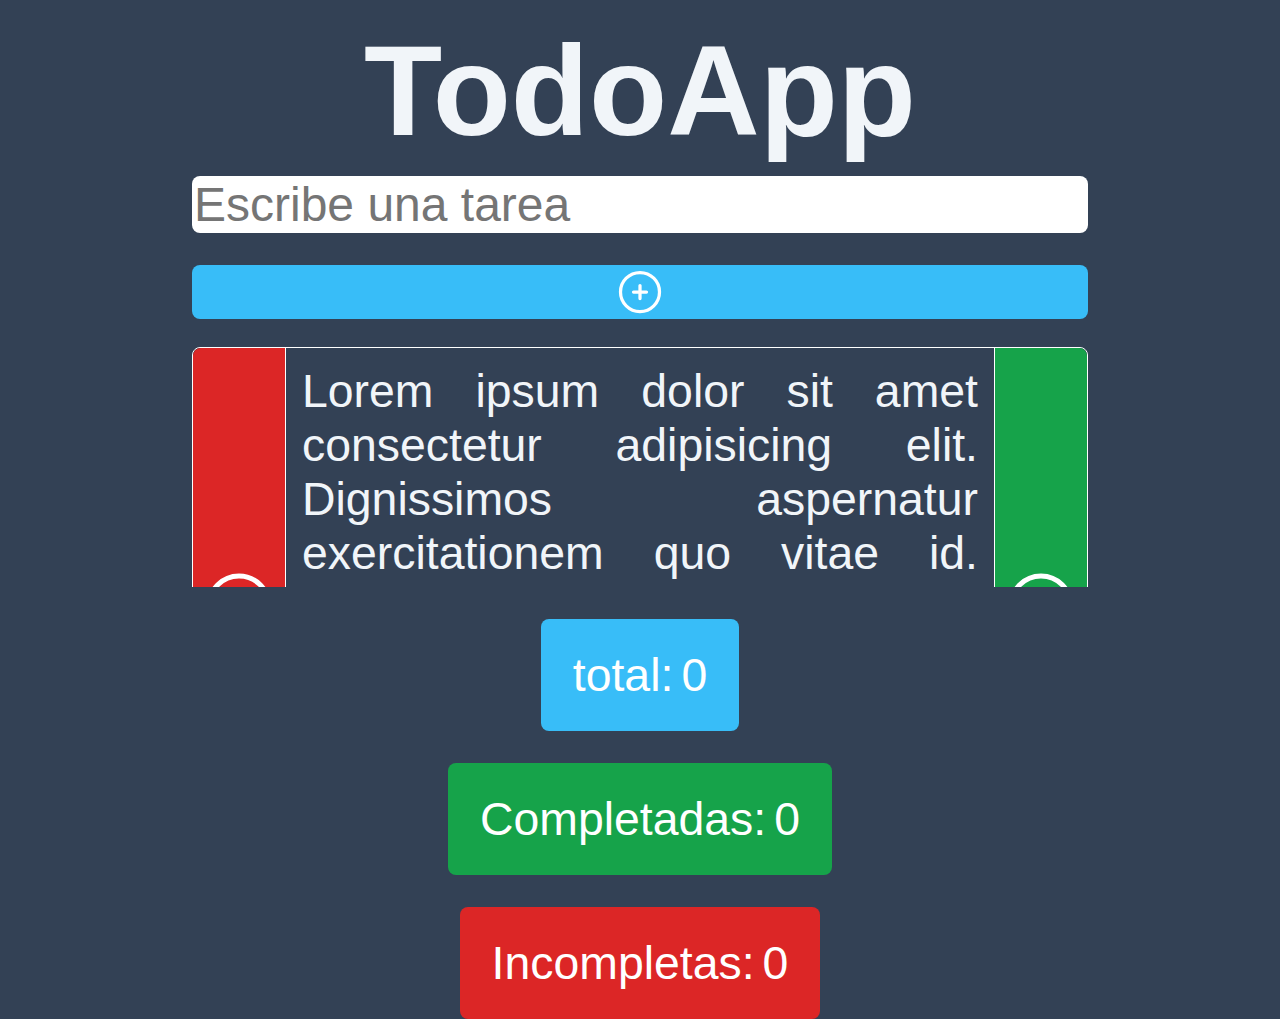
==== app/index.html @ 45299467 "Se sube el archivo" ====
<!DOCTYPE html>
<html lang="en">
<head>
  <meta charset="UTF-8">
  <meta name="viewport" content="width=device-width, initial-scale=1.0">
  <title>TodoApp</title>
  <link rel="stylesheet" href="index.css">
  <link rel="stylesheet" href="media.css">
</head>
<body>
  <nav id="nav-barra">
    <h1 id="nav-titulo">
      TodoApp
    </h1>
  </nav>
  <form id="form-padre">
    <input type="text" placeholder="Escribe una tarea" id="input-tarea">
    <button id="button-from">
      <svg xmlns="http://www.w3.org/2000/svg" 
      fill="none" 
      viewBox="0 0 24 24" 
      stroke-width="1.5" 
      stroke="currentColor" 
      id="button-logo">
      <path stroke-linecap="round" stroke-linejoin="round" d="M12 9v6m3-3H9m12 0a9 9 0 1 1-18 0 9 9 0 0 1 18 0Z" />
      </svg>      
    </button>
  </form>
  <main id="main-container-lista">
    <ul id="lista-padre">
      <li id="lista-hijo">
        <button id="button-eliminar">
          <svg xmlns="http://www.w3.org/2000/svg" fill="none" viewBox="0 0 24 24" stroke-width="1.5" stroke="currentColor" id="button-eliminar-logo">
            <path stroke-linecap="round" stroke-linejoin="round" d="M15 12H9m12 0a9 9 0 1 1-18 0 9 9 0 0 1 18 0Z" />
          </svg>        
        </button>
        <p id="tarea-pendiente">
          Lorem ipsum dolor sit amet consectetur adipisicing elit. Dignissimos aspernatur exercitationem quo vitae id. Earum obcaecati nostrum voluptatum nisi ut eveniet exercitationem necessitatibus iste fugit adipisci, temporibus veritatis sit corrupti!
        </p>
        <button id="button-completar">
          <svg xmlns="http://www.w3.org/2000/svg" fill="none" viewBox="0 0 24 24" stroke-width="1.5" stroke="currentColor" id="button-completar-logo">
            <path stroke-linecap="round" stroke-linejoin="round" d="M9 12.75 11.25 15 15 9.75M21 12a9 9 0 1 1-18 0 9 9 0 0 1 18 0Z" />
          </svg>        
        </button>
      </li>
      <li id="lista-hijo">
        <button id="button-eliminar">
          <svg xmlns="http://www.w3.org/2000/svg" fill="none" viewBox="0 0 24 24" stroke-width="1.5" stroke="currentColor" id="button-eliminar-logo">
            <path stroke-linecap="round" stroke-linejoin="round" d="M15 12H9m12 0a9 9 0 1 1-18 0 9 9 0 0 1 18 0Z" />
          </svg>        
        </button>
        <p id="tarea-pendiente">
          tarea
        </p>
        <button id="button-completar">
          <svg xmlns="http://www.w3.org/2000/svg" fill="none" viewBox="0 0 24 24" stroke-width="1.5" stroke="currentColor" id="button-completar-logo">
            <path stroke-linecap="round" stroke-linejoin="round" d="M9 12.75 11.25 15 15 9.75M21 12a9 9 0 1 1-18 0 9 9 0 0 1 18 0Z" />
          </svg>        
        </button>
      </li>
      <li id="lista-hijo">
        <button id="button-eliminar">
          <svg xmlns="http://www.w3.org/2000/svg" fill="none" viewBox="0 0 24 24" stroke-width="1.5" stroke="currentColor" id="button-eliminar-logo">
            <path stroke-linecap="round" stroke-linejoin="round" d="M15 12H9m12 0a9 9 0 1 1-18 0 9 9 0 0 1 18 0Z" />
          </svg>        
        </button>
        <p id="tarea-pendiente">
          tarea
        </p>
        <button id="button-completar">
          <svg xmlns="http://www.w3.org/2000/svg" fill="none" viewBox="0 0 24 24" stroke-width="1.5" stroke="currentColor" id="button-completar-logo">
            <path stroke-linecap="round" stroke-linejoin="round" d="M9 12.75 11.25 15 15 9.75M21 12a9 9 0 1 1-18 0 9 9 0 0 1 18 0Z" />
          </svg>        
        </button>
      </li>
      <li id="lista-hijo">
        <button id="button-eliminar">
          <svg xmlns="http://www.w3.org/2000/svg" fill="none" viewBox="0 0 24 24" stroke-width="1.5" stroke="currentColor" id="button-eliminar-logo">
            <path stroke-linecap="round" stroke-linejoin="round" d="M15 12H9m12 0a9 9 0 1 1-18 0 9 9 0 0 1 18 0Z" />
          </svg>        
        </button>
        <p id="tarea-pendiente">
          tarea
        </p>
        <button id="button-completar">
          <svg xmlns="http://www.w3.org/2000/svg" fill="none" viewBox="0 0 24 24" stroke-width="1.5" stroke="currentColor" id="button-completar-logo">
            <path stroke-linecap="round" stroke-linejoin="round" d="M9 12.75 11.25 15 15 9.75M21 12a9 9 0 1 1-18 0 9 9 0 0 1 18 0Z" />
          </svg>        
        </button>
      </li>
      <li id="lista-hijo">
        <button id="button-eliminar">
          <svg xmlns="http://www.w3.org/2000/svg" fill="none" viewBox="0 0 24 24" stroke-width="1.5" stroke="currentColor" id="button-eliminar-logo">
            <path stroke-linecap="round" stroke-linejoin="round" d="M15 12H9m12 0a9 9 0 1 1-18 0 9 9 0 0 1 18 0Z" />
          </svg>        
        </button>
        <p id="tarea-pendiente">
          tarea
        </p>
        <button id="button-completar">
          <svg xmlns="http://www.w3.org/2000/svg" fill="none" viewBox="0 0 24 24" stroke-width="1.5" stroke="currentColor" id="button-completar-logo">
            <path stroke-linecap="round" stroke-linejoin="round" d="M9 12.75 11.25 15 15 9.75M21 12a9 9 0 1 1-18 0 9 9 0 0 1 18 0Z" />
          </svg>        
        </button>
      </li>
      <li id="lista-hijo">
        <button id="button-eliminar">
          <svg xmlns="http://www.w3.org/2000/svg" fill="none" viewBox="0 0 24 24" stroke-width="1.5" stroke="currentColor" id="button-eliminar-logo">
            <path stroke-linecap="round" stroke-linejoin="round" d="M15 12H9m12 0a9 9 0 1 1-18 0 9 9 0 0 1 18 0Z" />
          </svg>        
        </button>
        <p id="tarea-pendiente">
          Lorem ipsum dolor sit amet consectetur, adipisicing elit. Neque pariatur quas quae sunt sed dolorum quis dignissimos quos ullam, deleniti deserunt nobis. Illum eum, obcaecati aliquid voluptate itaque alias. Enim.
          Iste vitae iusto quos optio accusantium asperiores ratione libero placeat exercitationem tempora maxime illo, odio voluptas, explicabo repudiandae. Corporis vel deserunt in natus ut repellendus amet, reiciendis tempora nulla consequatur?
          Dicta, velit et praesentium quas nisi voluptatibus incidunt possimus at dolore totam deleniti excepturi perferendis, ducimus quibusdam nulla magnam. Dolore enim soluta excepturi consequuntur doloribus possimus officia mollitia sunt quis!
          Sed ratione harum debitis minima autem hic obcaecati fugiat iusto, odio recusandae sint voluptates labore voluptas, illum inventore doloribus quasi molestiae. Est tenetur obcaecati ut voluptatem explicabo sed amet eum.
          Libero ipsa cumque, rerum tempora officiis pariatur sunt, esse hic eum beatae non delectus tempore natus possimus vel ad amet doloremque a? Quia aspernatur voluptates, autem et suscipit iste minima.
          Labore, earum unde nesciunt ad, eligendi beatae similique asperiores atque molestias ipsum animi distinctio cupiditate et architecto sint eius iusto repellendus dicta illo, repellat debitis. Nobis vitae obcaecati sequi recusandae?
          Molestias aliquid quae, modi ducimus amet eligendi doloremque magni expedita excepturi dolorum magnam laborum, explicabo reprehenderit facilis cupiditate repellendus nesciunt omnis totam similique ratione. Magnam perferendis eveniet provident repudiandae error?
          Inventore at ea aut blanditiis omnis maiores nulla ipsam ipsum nam adipisci. Dolor mollitia in eius cumque? In delectus harum temporibus sint fuga neque iste ipsa at iusto corrupti? Error!
          Magnam molestiae quo ullam facere illo est, in sed vitae voluptate voluptatibus explicabo pariatur neque natus quam asperiores? Dignissimos, quisquam? Modi unde pariatur debitis deserunt? Rem velit blanditiis atque inventore?
          Asperiores, fugit. Quisquam commodi itaque repudiandae animi culpa obcaecati quia labore, quidem non provident cum omnis facilis sit officia delectus maxime blanditiis qui quod asperiores odio mollitia vero consequuntur voluptate!
        </p>
        <button id="button-completar">
          <svg xmlns="http://www.w3.org/2000/svg" fill="none" viewBox="0 0 24 24" stroke-width="1.5" stroke="currentColor" id="button-completar-logo">
            <path stroke-linecap="round" stroke-linejoin="round" d="M9 12.75 11.25 15 15 9.75M21 12a9 9 0 1 1-18 0 9 9 0 0 1 18 0Z" />
          </svg>        
        </button>
      </li>
      <li id="lista-hijo">
        <button id="button-eliminar">
          <svg xmlns="http://www.w3.org/2000/svg" fill="none" viewBox="0 0 24 24" stroke-width="1.5" stroke="currentColor" id="button-eliminar-logo">
            <path stroke-linecap="round" stroke-linejoin="round" d="M15 12H9m12 0a9 9 0 1 1-18 0 9 9 0 0 1 18 0Z" />
          </svg>        
        </button>
        <p id="tarea-pendiente">
          
          Lorem ipsum dolor sit amet consectetur, adipisicing elit. Eligendi veniam itaque deserunt exercitationem a. Dignissimos exercitationem dolore ipsam ut adipisci voluptate iusto, odit totam minima dolorem, dolorum autem. A, voluptas?
        </p>
        <button id="button-completar">
          <svg xmlns="http://www.w3.org/2000/svg" fill="none" viewBox="0 0 24 24" stroke-width="1.5" stroke="currentColor" id="button-completar-logo">
            <path stroke-linecap="round" stroke-linejoin="round" d="M9 12.75 11.25 15 15 9.75M21 12a9 9 0 1 1-18 0 9 9 0 0 1 18 0Z" />
          </svg>        
        </button>
      </li>
    </ul>
  </main>
  <div id="contenedor-contadores">
    <div id="contador-total" class="contador">
      <p class="descripcion-contador">
        total: <p class="numero-contador">0</p>
      </p>
    </div>
    <div id="contador-completa" class="contador">
      <p class="descripcion-contador">
        Completadas:<p class="numero-contador">0</p>
      </p>
    </div>
    <div id="contador-incompleta" class="contador">
      <p class="descripcion-contador">
        Incompletas: <p class="numero-contador">0</p>
      </p>
    </div>
  </div>
</body>
</html>
---- app/index.css ----
*,
::before,
::after {
  box-sizing: border-box;
  border-width: 0;
  border-style: solid;
  border-color: #e5e7eb;
  margin: 0;
}
body {
    font-family: 'Inter', sans-serif;
    margin: 0;
    height: 100vh;
    background-color: #334155;
}
/*Titulo*/
#nav-barra{
    height: 4rem;
    display: flex;
    flex-direction: column;
    justify-content: center;
    align-items: center;
}
#nav-titulo{
    color: #f1f5f9;
    font-size: 2.5rem;
}
/*Formulario*/
#form-padre{
    height: 5rem;
    display: flex;
    flex-direction: column;
    justify-content: center;
    align-items: center;
    gap: 0.5rem;
}
#input-tarea{
    height: 2rem;
    width: 70%;
    border-radius: 0.5rem;
}
#button-from{
    background-color: #38bdf8;
    height: 2rem;
    width: 70%;
    border-radius: 0.5rem;
}
#button-logo{
    color: white;
    height: 2rem;
}
#button-from{
    cursor: pointer;
}
/*seccion lista*/
#main-container-lista{
    display: flex;
    justify-content: center;
    align-items: center;
    padding-top: 0.5rem;
}
#lista-padre{
    width: 70%;
    list-style: none;
    display: flex;
    flex-direction: column;
    padding: 0;
    max-height: 14rem;
    gap: 0.5rem;
    overflow: scroll;
}
#lista-padre::-webkit-scrollbar{
    display: none;
}
#lista-hijo{
    display: flex;
    flex-direction: row;
    justify-content: space-between;
    margin: 0;
    border: 1px white solid;
    border-radius: 0.5rem;
}
#button-eliminar{
    background-color: #dc2626;
    border-radius: 0.5rem 0 0 0.5rem;
    border-right: solid 1px white;
}
#button-eliminar-logo{
    color: white;
    width: 2rem;
}
#button-eliminar:hover{  
    background-color: #334155;
    cursor: pointer;
}
#button-eliminar:hover > *{  
    color: #dc2626;
    cursor: pointer;
}
#tarea-pendiente{
    padding: 1rem;
    text-align:justify;
    color: #f1f5f9;
}
#button-completar{
    background-color: #16a34a;
    border-radius: 0 0.5rem 0.5rem 0;
    border-left: solid 1px white;
}
#button-completar-logo{
    color: white;
    width: 2rem;
}
#button-completar:hover{  
    background-color: #334155;
    cursor: pointer;
}
#button-completar:hover > *{  
    color: #16a34a;
    cursor: pointer;
}
/* seccion contadores */

#contenedor-contadores{
    padding-top: 0.5rem;
    display: flex;
    flex-direction: column;
    justify-content: center;
    align-items: center;
    gap: 0.5rem;
}
.contador{
    display: flex;
    flex-direction: row;
    justify-content: center;
    align-items: center;
    height: 3rem;
    border-radius: 0.5rem;
    padding: 0 1rem;
}
#contador-total{
    background-color: #38bdf8;
}
#contador-completa{
    background-color: #16a34a;
}
#contador-incompleta{
    background-color: #dc2626;
}
.descripcion-contador{
    font-size: 1.2rem;
    color: white;
}
.numero-contador{
    font-size: 1.2rem;
    padding-left: 0.5rem;
    color: white;
}
---- app/media.css ----
/* telefono L */
@media (min-width:425px), (min-heigth:600px) {
    /* barra-navegacion */
    #nav-barra{
        height: 10%;
    }
    #nav-titulo{
        font-size: 3rem;
    }
    /* formulario */
    #form-padre{
        height: 6rem;
    }
    #input-tarea{
        height: 2.5rem;
        font-size: 1rem;
    }
    #button-from{
        height: 2.5rem;
    }
    /* lista */
    #lista-padre{
        max-height: 15rem;
    }
}
/* tablet */
@media (min-width:768px), (min-heigth:1000px) {
    /* barra-navegacion */
    #nav-barra{
        height: 5%;
    }
    #nav-titulo{
        font-size: 5rem;
    }
    /* formulario */
    #form-padre{
        height: 15%;
        gap: 1rem;
    }
     #input-tarea{
        height: 4.5rem;
        font-size: 2rem;
    }
    #button-from{
        height: 4.5rem;
    }
    #button-logo{
        height: 3rem;
    } 
    /* lista */
     #main-container-lista{
        padding-top: 2rem;
    }
    #lista-padre{
         max-height: 10rem; 
         font-size: 1.9rem; 
         gap: 1rem; 
    }
    #button-completar-logo{
        width: 4rem;
    }
    #button-eliminar-logo{
        width: 4rem;
    } 
    /* contadores */
    #contenedor-contadores{
        padding-top: 2rem;
        gap: 2rem;
    } 
     .contador{
        height: 5rem;
        padding: 2rem;
    }

    .descripcion-contador{
        font-size: 2.3rem;
    }
    .numero-contador{
        font-size: 2.3rem;
    } 
}
/* laptop */
@media (min-width:1024px) {
    /* barra-navegacion */
    #nav-barra{
        height: 20%;
    }
    #nav-titulo{
        font-size: 8rem;
    }
    /* formulario */
    #form-padre{
        height: 15%;
        gap: 2rem;
    }
    #input-tarea{
        height: 6.5rem;
        font-size: 3rem;
    }
    #button-from{
        height: 40%;
    }
    #button-logo{
        height: 100%;
    }
    /* lista */
    #main-container-lista{
        padding-top: 2rem;
    }
    #lista-padre{
        max-height: 15rem;
        font-size: 2.9rem;
        gap: 1.5rem;
    }
    #button-completar-logo{
        width: 5rem;
    }
    #button-eliminar-logo{
        width: 5rem;
    }
    /* contadores */
    #contenedor-contadores{
        padding-top: 2rem;
        gap: 2rem;
    }
    .contador{
        height: 7rem;
        padding: 2rem;
    }
    .descripcion-contador{
        font-size: 2.9rem;
    }
    .numero-contador{
        font-size: 2.9rem;
    }
}
/* 4k */
@media (min-width:2000px){
    /* barra-navegacion */
    #nav-barra{
        height: 15%;
    }
    #nav-titulo{
        font-size: 10rem;
    }
    /* formulario */
    #form-padre{
        padding-top: 2rem;
        height: 15%;
        gap: 4rem;
    }
    #input-tarea{
        height: 10.5rem;
        font-size: 4.5rem;
    }
    #button-from{
        height: 10.5rem;
    }
    #button-logo{
        height: 7rem;
    }
    /* lista */
    #main-container-lista{
        padding-top: 3rem;
    }
    #lista-padre{
        max-height: 40rem;
        font-size: 4rem;
        gap: 2.5rem;
    }
    #tarea-pendiente{
        padding: 3rem;
    }
    #button-completar-logo{
        width: 8rem;
    }
    #button-eliminar-logo{
        width: 8rem;
    }
    /* contadores */
    #contenedor-contadores{
        padding-top: 5rem;
        gap: 3rem;
    }
    .contador{
        height: 8rem;
        padding: 3rem;
    }
    .descripcion-contador{
        font-size: 3.9rem;
    }
    .numero-contador{
        font-size: 3.9rem;
    }
}
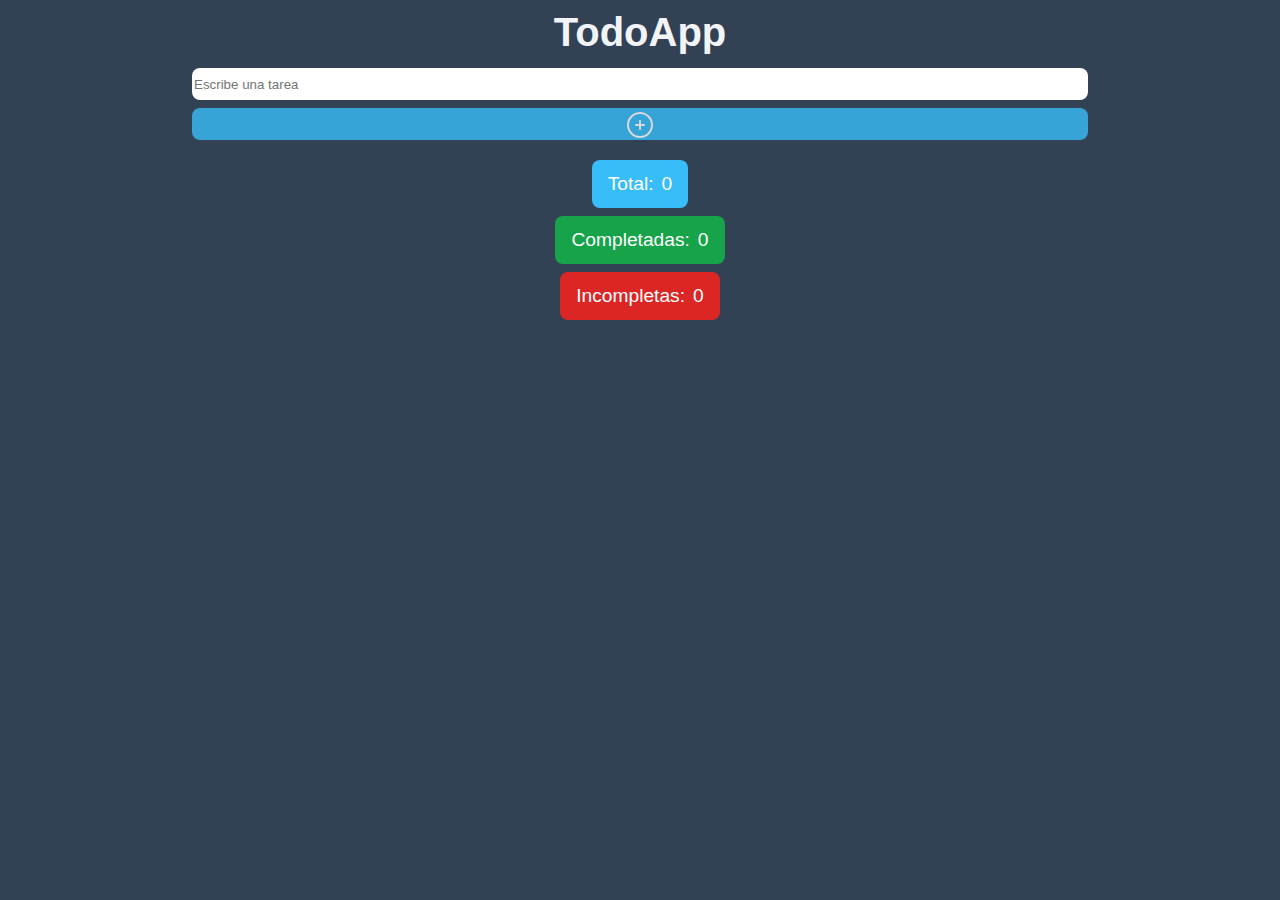
==== commit cfdf2c7d: "Añadiendo funcionalidad" ====
--- a/app/index.html
+++ b/app/index.html
@@ -5,7 +5,7 @@
   <meta name="viewport" content="width=device-width, initial-scale=1.0">
   <title>TodoApp</title>
   <link rel="stylesheet" href="index.css">
-  <link rel="stylesheet" href="media.css">
+  <!-- <link rel="stylesheet" href="media.cs"> -->
 </head>
 <body>
   <nav id="nav-barra">
@@ -13,9 +13,9 @@
       TodoApp
     </h1>
   </nav>
-  <form id="form-padre">
+  <form id="form-padre" autocomplete="off">
     <input type="text" placeholder="Escribe una tarea" id="input-tarea">
-    <button id="button-from">
+    <button id="button-from" disabled class="desabilitado">
       <svg xmlns="http://www.w3.org/2000/svg" 
       fill="none" 
       viewBox="0 0 24 24" 
@@ -28,7 +28,7 @@
   </form>
   <main id="main-container-lista">
     <ul id="lista-padre">
-      <li id="lista-hijo">
+      <li id="lista-hijo-tachado">
         <button id="button-eliminar">
           <svg xmlns="http://www.w3.org/2000/svg" fill="none" viewBox="0 0 24 24" stroke-width="1.5" stroke="currentColor" id="button-eliminar-logo">
             <path stroke-linecap="round" stroke-linejoin="round" d="M15 12H9m12 0a9 9 0 1 1-18 0 9 9 0 0 1 18 0Z" />
@@ -37,7 +37,7 @@
         <p id="tarea-pendiente">
           Lorem ipsum dolor sit amet consectetur adipisicing elit. Dignissimos aspernatur exercitationem quo vitae id. Earum obcaecati nostrum voluptatum nisi ut eveniet exercitationem necessitatibus iste fugit adipisci, temporibus veritatis sit corrupti!
         </p>
-        <button id="button-completar">
+        <button id="button-completar" class="hover">
           <svg xmlns="http://www.w3.org/2000/svg" fill="none" viewBox="0 0 24 24" stroke-width="1.5" stroke="currentColor" id="button-completar-logo">
             <path stroke-linecap="round" stroke-linejoin="round" d="M9 12.75 11.25 15 15 9.75M21 12a9 9 0 1 1-18 0 9 9 0 0 1 18 0Z" />
           </svg>        
@@ -148,7 +148,7 @@
   <div id="contenedor-contadores">
     <div id="contador-total" class="contador">
       <p class="descripcion-contador">
-        total: <p class="numero-contador">0</p>
+        Total: <p class="numero-contador">0</p>
       </p>
     </div>
     <div id="contador-completa" class="contador">
@@ -162,6 +162,7 @@
       </p>
     </div>
   </div>
+  <script src="index.js"></script>
 </body>
 </html>
 
--- a/app/index.css
+++ b/app/index.css
@@ -39,12 +39,19 @@
     width: 70%;
     border-radius: 0.5rem;
 }
+.tarea-lista{
+    border: green solid;
+}
+.desabilitado{
+    opacity: 0.8;
+}
 #button-from{
     background-color: #38bdf8;
     height: 2rem;
     width: 70%;
     border-radius: 0.5rem;
 }
+
 #button-logo{
     color: white;
     height: 2rem;
@@ -80,7 +87,25 @@
     border: 1px white solid;
     border-radius: 0.5rem;
 }
-#button-eliminar{
+.hijo {
+    display: flex;
+    flex-direction: row;
+    justify-content: space-between;
+    margin: 0;
+    border: 1px white solid;
+    border-radius: 0.5rem;
+}
+.tachado{
+    text-decoration: line-through white 0.2rem;
+    background-color: #4d5969;
+    opacity: 0.5;
+}
+.button-eliminar{
+    background-color: #dc2626;
+    border-radius: 0.5rem 0 0 0.5rem;
+    border-right: solid 1px white;
+}
+.button-eliminado{
     background-color: #dc2626;
     border-radius: 0.5rem 0 0 0.5rem;
     border-right: solid 1px white;
@@ -89,11 +114,11 @@
     color: white;
     width: 2rem;
 }
-#button-eliminar:hover{  
+.button-eliminar:hover{  
     background-color: #334155;
     cursor: pointer;
 }
-#button-eliminar:hover > *{  
+.button-eliminar:hover > #button-eliminar-logo{  
     color: #dc2626;
     cursor: pointer;
 }
@@ -102,7 +127,17 @@
     text-align:justify;
     color: #f1f5f9;
 }
-#button-completar{
+.tarea{
+    padding: 1rem;
+    text-align:justify;
+    color: #f1f5f9;
+}
+.button-completar{
+    background-color: #16a34a;
+    border-radius: 0 0.5rem 0.5rem 0;
+    border-left: solid 1px white;
+}
+.button-completo{
     background-color: #16a34a;
     border-radius: 0 0.5rem 0.5rem 0;
     border-left: solid 1px white;
@@ -111,11 +146,11 @@
     color: white;
     width: 2rem;
 }
-#button-completar:hover{  
+.button-completar:hover{  
     background-color: #334155;
     cursor: pointer;
 }
-#button-completar:hover > *{  
+.button-completar:hover > #button-completar-logo{  
     color: #16a34a;
     cursor: pointer;
 }
